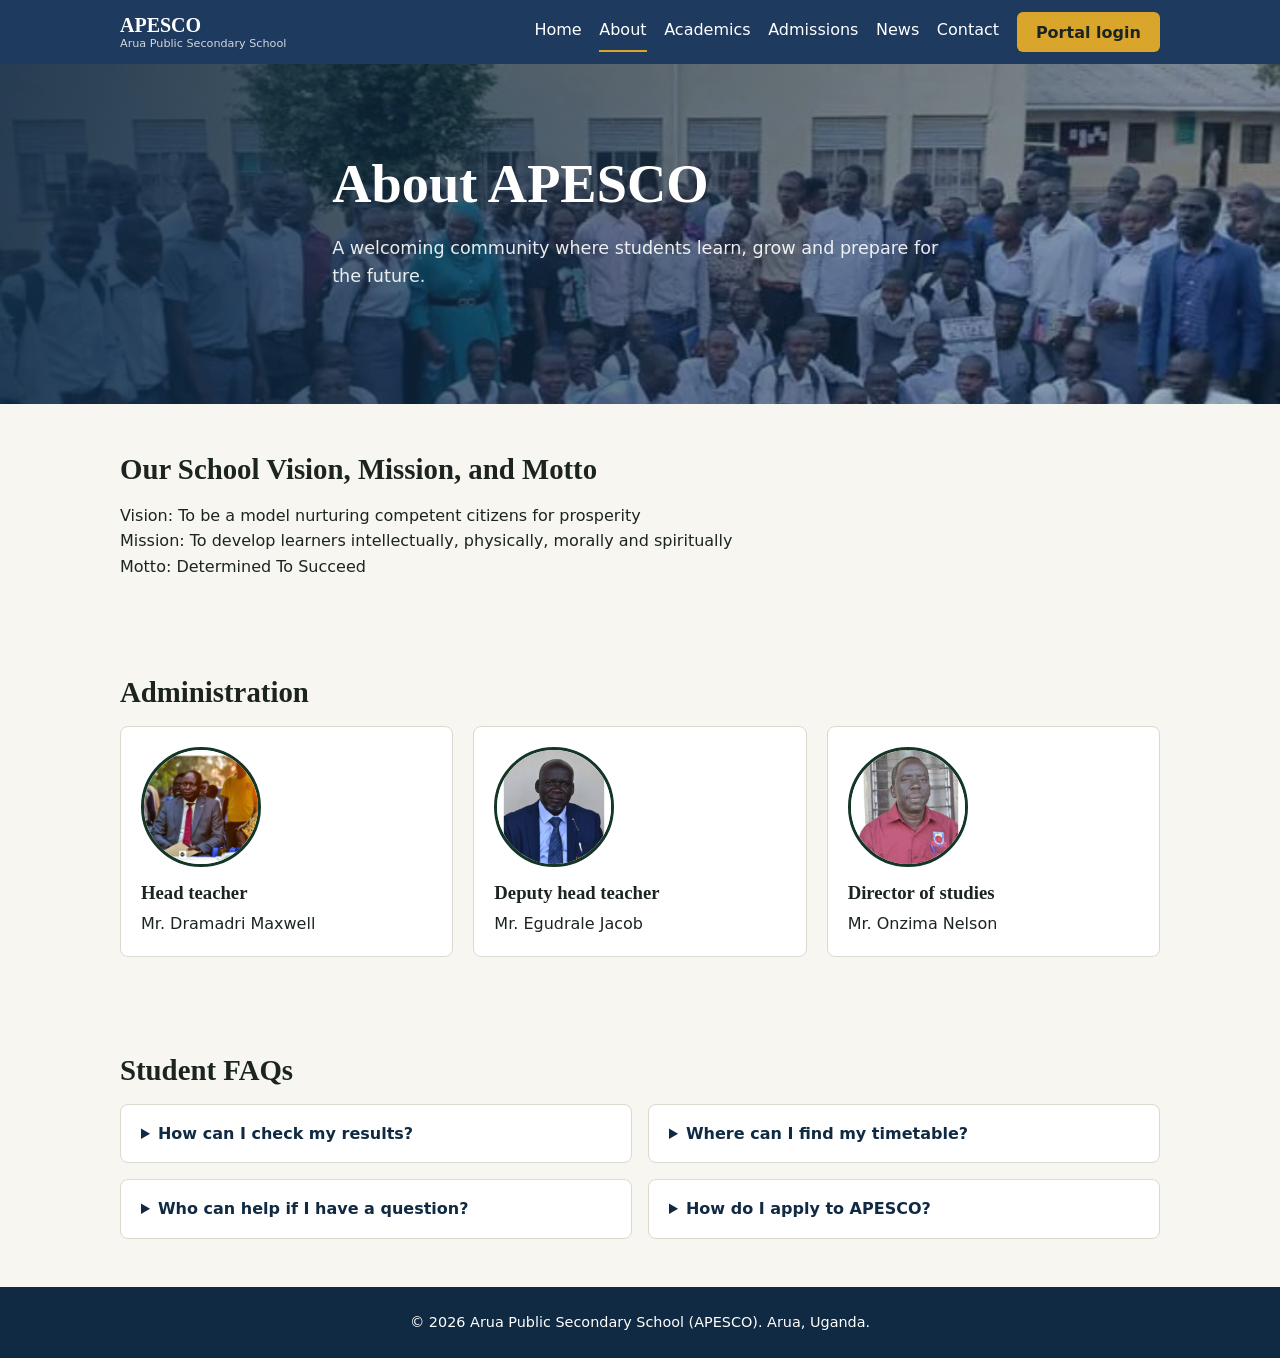
==== about.html @ d439ac5d "Add these files" ====
<!DOCTYPE html>
<html lang="en">
<head>
  <meta charset="UTF-8">
  <meta name="viewport" content="width=device-width, initial-scale=1">
  <title>About | APESCO</title>
  <link rel="stylesheet" href="styles.css">
</head>
<body>
<header>
  <div class="wrap">
    <a class="brand" href="index.html">APESCO<small>Arua Public Secondary School</small></a>
    <nav>
      <a href="index.html">Home</a>
      <a href="about.html" class="on">About</a>
      <a href="academics.html">Academics</a>
      <a href="admissions.html">Admissions</a>
      <a href="news.html">News</a>
      <a href="contact.html">Contact</a>
      <a class="btn" href="login.html">Portal login</a>
    </nav>
  </div>
</header>

<div class="hero about-hero">
  <div class="wrap">
    <h1>About APESCO</h1>
    <p>A welcoming community where students learn, grow and prepare for the future.</p>
  </div>
</div>
<main>
  <section>
    <div class="wrap">
      <h2>Our School Vision, Mission, and Motto</h2>
      <p>Vision: To be a model nurturing competent citizens for prosperity</p>
      <p>Mission: To develop learners intellectually, physically, morally and spiritually</p>
      <p>Motto: Determined To Succeed</p>
    </div>
  </section>
  <section>
    <div class="wrap">
      <h2>Administration</h2>
      <div class="grid staff-grid">
        <div class="card staff-card">
          <img class="staff-photo" src="H.jpeg" alt="Mr. Dramadri Maxwell">
          <h3>Head teacher</h3>
          <p>Mr. Dramadri Maxwell</p>
        </div>
        <div class="card staff-card">
          <img class="staff-photo" src="DH.jpeg" alt="Mr. Egudrale Jacob">
          <h3>Deputy head teacher</h3>
          <p>Mr. Egudrale Jacob</p>
        </div>
        <div class="card staff-card">
          <img class="staff-photo" src="D.jpeg" alt="Mr. Onzima Nelson">
          <h3>Director of studies</h3>
          <p>Mr. Onzima Nelson</p>
        </div>
      </div>
    </div>
  </section>
  <section>
    <div class="wrap">
      <h2>Student FAQs</h2>
      <div class="faq-grid">
        <details class="faq-item">
          <summary>How can I check my results?</summary>
          <p>Sign in to the student portal to view your marks and grades.</p>
        </details>
        <details class="faq-item">
          <summary>Where can I find my timetable?</summary>
          <p>Your current timetable is available on your student dashboard.</p>
        </details>
        <details class="faq-item">
          <summary>Who can help if I have a question?</summary>
          <p>Speak with your class teacher or visit the school administration office.</p>
        </details>
        <details class="faq-item">
          <summary>How do I apply to APESCO?</summary>
          <p>Visit the <a href="admissions.html">Admissions page</a> for application information.</p>
        </details>
      </div>
    </div>
  </section>
</main>

<footer>
  <div class="wrap">&copy; 2026 Arua Public Secondary School (APESCO). Arua, Uganda.</div>
</footer>
<script src="main.js"></script>
</body>
</html>
---- styles.css ----
:root {
  --g: #1e3a5f;
  --g2: #102a43;
  --y: #d9a62b;
  --ink: #1c2420;
  --bg: #f7f6f1;
  --ln: #dcd9cd;
}

* {
  box-sizing: border-box;
  margin: 0;
  padding: 0;
}

body {
  font: 16px/1.6 system-ui, sans-serif;
  color: var(--ink);
  background: var(--bg);
}

h1,
h2,
h3 {
  font-family: Georgia, serif;
  line-height: 1.2;
}

a {
  color: var(--g);
}

:focus-visible {
  outline: 3px solid var(--y);
  outline-offset: 2px;
}

.wrap {
  max-width: 1080px;
  margin: 0 auto;
  padding: 0 1.25rem;
}

/* Header and navigation */
header {
  background: var(--g);
  color: #fff;
}

header .wrap {
  display: flex;
  align-items: center;
  justify-content: space-between;
  gap: 1rem;
  min-height: 64px;
  flex-wrap: wrap;
  padding-top: .5rem;
  padding-bottom: .5rem;
}

.brand {
  color: #fff;
  text-decoration: none;
  font: 700 1.25rem Georgia, serif;
}

.brand small {
  display: block;
  font: .7rem system-ui;
  opacity: .8;
}

nav {
  display: flex;
  gap: 1.1rem;
  flex-wrap: wrap;
}

nav a {
  color: #fff;
  text-decoration: none;
  padding: .3rem 0;
  border-bottom: 2px solid transparent;
}

nav a:hover,
nav a.on {
  border-color: var(--y);
}

.menu-toggle {
  display: flex;
  width: 2.75rem;
  height: 2.75rem;
  align-items: center;
  justify-content: center;
  flex-direction: column;
  gap: 5px;
  border: 1px solid rgb(255 255 255 / 55%);
  border-radius: 6px;
  background: transparent;
  color: #fff;
  cursor: pointer;
}

.menu-toggle span {
  display: block;
  width: 1.2rem;
  height: 2px;
  border-radius: 2px;
  background: currentColor;
}

.home-header .home-nav {
  display: none;
  width: 100%;
  flex: 1 0 100%;
  flex-direction: column;
  gap: .4rem;
  padding: .5rem 0;
}

.home-header .home-nav.is-open {
  display: flex;
}

.home-header .home-nav a {
  padding: .5rem .25rem;
}

.btn {
  display: inline-block;
  background: var(--y);
  color: var(--ink);
  padding: .65rem 1.2rem;
  border: 0;
  border-radius: 6px;
  font: 600 1rem system-ui;
  text-decoration: none;
  cursor: pointer;
}

/* Page sections */
.hero {
  background: var(--g2);
  color: #fff;
  padding: 4.5rem 0;
}

.home-hero {
  display: flex;
  min-height: 430px;
  align-items: center;
  background:
    linear-gradient(90deg, rgb(16 42 67 / 88%), rgb(16 42 67 / 35%)),
    url("P.jpeg") center 40% / cover;
}

.home-hero h1 {
  max-width: 24ch;
}

.about-hero {
  display: flex;
  min-height: 340px;
  align-items: center;
  background:
    linear-gradient(90deg, rgb(16 42 67 / 88%), rgb(16 42 67 / 35%)),
    url("E.jpeg") center 35% / cover;
}

.about-hero p {
  max-width: 42ch;
  margin-top: 1rem;
  font-size: 1.1rem;
}

.academics-hero {
  display: flex;
  min-height: 340px;
  align-items: center;
  background:
    linear-gradient(90deg, rgb(16 42 67 / 88%), rgb(16 42 67 / 35%)),
    url("L.jpeg") center 40% / cover;
}

.news-hero {
  display: flex;
  min-height: 360px;
  align-items: center;
  background:
    linear-gradient(90deg, rgb(16 42 67 / 88%), rgb(16 42 67 / 40%)),
    url("C.jpeg") center 48% / cover;
}

.news-hero .section-label {
  margin: 0 0 .75rem;
  color: var(--y);
  opacity: 1;
}

.news-hero h1 {
  max-width: 20ch;
}

.news-hero .wrap > p:not(.section-label) {
  max-width: 48ch;
  font-size: 1.1rem;
}

.admissions-hero {
  padding: 3rem 0;
  background:
    radial-gradient(ellipse at top right, rgb(217 166 43 / 18%), transparent 42%),
    var(--g2);
}

.admissions-hero .wrap {
  display: grid;
  grid-template-columns: minmax(0, 1.15fr) minmax(260px, .85fr);
  align-items: center;
  gap: 3rem;
}

.admissions-hero-copy .section-label {
  margin: 0 0 .75rem;
  color: var(--y);
  opacity: 1;
}

.admissions-hero h1 {
  max-width: 13ch;
}

.admissions-hero-copy > p:not(.section-label) {
  max-width: 42ch;
}

.admissions-hero-copy .btn {
  margin-top: .25rem;
}

.admissions-hero-visual {
  position: relative;
  width: min(100%, 360px);
  aspect-ratio: 1;
  justify-self: center;
  border: 4px solid rgb(255 255 255 / 15%);
  border-radius: 50%;
  overflow: hidden;
  box-shadow: 0 14px 36px rgb(0 0 0 / 22%);
}

.admissions-hero-visual::after {
  position: absolute;
  inset: auto 0 0;
  height: 42%;
  background: linear-gradient(transparent, rgb(16 42 67 / 92%));
  content: "";
}

.admissions-hero-photo {
  display: block;
  width: 100%;
  height: 100%;
  object-fit: cover;
  object-position: center 28%;
}

.admissions-hero-caption {
  position: absolute;
  z-index: 1;
  right: .75rem;
  bottom: 1.25rem;
  left: .75rem;
  color: #fff;
  font-size: clamp(.8rem, 2vw, 1.05rem);
  font-weight: 700;
  text-align: center;
  text-shadow: 0 1px 3px rgb(0 0 0 / 55%);
}

.hero h1 {
  max-width: 18ch;
  font-size: clamp(2rem, 5vw, 3.4rem);
}

.hero p {
  max-width: 55ch;
  margin: 1rem 0 1.6rem;
  opacity: .9;
}

section {
  padding: 3rem 0;
}

section h2 {
  margin-bottom: 1rem;
  font-size: 1.8rem;
}

.grid {
  display: grid;
  grid-template-columns: repeat(auto-fit, minmax(230px, 1fr));
  gap: 1.25rem;
}

.card {
  background: #fff;
  border: 1px solid var(--ln);
  border-radius: 8px;
  padding: 1.25rem;
}

.card h3 {
  margin-bottom: .4rem;
}

.staff-card {
  overflow: hidden;
}

.staff-photo {
  display: block;
  width: 100%;
  height: 260px;
  margin-bottom: 1rem;
  border-radius: 6px;
  object-fit: cover;
  object-position: center 30%;
}

.faq-grid {
  display: grid;
  grid-template-columns: repeat(2, minmax(0, 1fr));
  gap: 1rem;
}

.faq-item {
  padding: 1rem 1.25rem;
  background: #fff;
  border: 1px solid var(--ln);
  border-radius: 8px;
}

.faq-item summary {
  color: var(--g2);
  font-weight: 700;
  cursor: pointer;
}

.faq-item p {
  margin-top: .75rem;
}

/* Forms */
.admissions-section {
  background: #f0f3f7;
}

.admissions-heading {
  max-width: 620px;
  margin: 0 auto 2rem;
  text-align: center;
}

.admissions-heading h2 {
  margin-bottom: .5rem;
}

.section-label {
  margin-bottom: .5rem;
  color: var(--g);
  font-size: .8rem;
  font-weight: 700;
  letter-spacing: .12em;
}

.admissions-layout {
  display: grid;
  grid-template-columns: minmax(0, 1.4fr) minmax(270px, .8fr);
  align-items: start;
  gap: 1.25rem;
}

.application-steps {
  display: grid;
  grid-template-columns: repeat(2, minmax(0, 1fr));
  gap: 1rem;
  list-style: none;
}

.application-step {
  min-height: 180px;
  padding: 1.25rem;
  background: #fff;
  border: 1px solid var(--ln);
  border-top: 3px solid var(--y);
  border-radius: 8px;
  box-shadow: 0 8px 20px rgb(16 42 67 / 6%);
}

.step-number {
  display: inline-grid;
  width: 2.5rem;
  height: 2.5rem;
  margin-bottom: .75rem;
  place-items: center;
  border-radius: 50%;
  background: var(--g2);
  color: #fff;
  font-weight: 700;
}

.application-step h3,
.application-demo-card h3,
.application-note h3 {
  margin-bottom: .5rem;
}

.admissions-aside {
  display: grid;
  gap: 1rem;
}

.application-note,
.application-demo-card {
  padding: 1.25rem;
  border-radius: 8px;
}

.application-note {
  background: var(--g2);
  color: #fff;
}

.application-note .btn {
  margin-top: 1rem;
}

.application-demo-card {
  background: #fff;
  border: 1px solid var(--ln);
}

.application-demo {
  max-width: none;
  margin-top: 1rem;
}

.application-demo .btn {
  justify-self: start;
}

.news-section {
  background: #f0f3f7;
}

.news-heading {
  margin-bottom: 1.5rem;
}

.news-heading .section-label {
  margin-bottom: .35rem;
}

.news-heading h2 {
  margin-bottom: .5rem;
}

.news-grid {
  grid-template-columns: repeat(auto-fit, minmax(240px, 1fr));
}

.news-card {
  border-top: 3px solid var(--y);
  box-shadow: 0 8px 20px rgb(16 42 67 / 6%);
}

.news-category {
  margin-bottom: .55rem;
  color: var(--g);
  font-size: .78rem;
  font-weight: 700;
  letter-spacing: .08em;
  text-transform: uppercase;
}

.news-card h3 {
  margin-bottom: .5rem;
  font-size: 1.25rem;
}

.news-link {
  display: inline-block;
  margin-top: .75rem;
  font-weight: 700;
}

.contact-links {
  display: grid;
  grid-template-columns: repeat(auto-fit, minmax(210px, 1fr));
  gap: 1.25rem;
  margin: 1.25rem 0 2rem;
}

.contact-link {
  display: flex;
  align-items: center;
  min-width: 0;
  gap: .85rem;
  padding: .5rem 0;
  color: var(--g2);
  text-decoration: none;
}

.contact-link:hover {
  color: var(--g);
}

.contact-icon {
  display: grid;
  width: 3rem;
  height: 3rem;
  flex: 0 0 3rem;
  place-items: center;
  border-radius: 50%;
  background: #e9eef5;
  color: var(--g2);
}

.contact-icon svg {
  width: 1.4rem;
  height: 1.4rem;
}

.contact-link-text {
  display: grid;
  min-width: 0;
  gap: .15rem;
}

.contact-link-text > span {
  font-size: .9rem;
  color: var(--g);
}

.contact-link-text strong {
  overflow-wrap: anywhere;
}

.notices-section {
  background: #f0f3f7;
}

.notices-heading {
  margin-bottom: 1.5rem;
}

.notices-heading .section-label {
  margin-bottom: .35rem;
}

.notices-heading h2 {
  margin-bottom: .5rem;
}

.notices {
  display: grid;
  grid-template-columns: repeat(auto-fit, minmax(230px, 1fr));
  gap: 1rem;
  list-style: none;
}

.notices li {
  padding: 1.25rem;
  border: 1px solid var(--ln);
  border-left: 4px solid var(--y);
  border-radius: 8px;
  background: #fff;
  box-shadow: 0 8px 20px rgb(16 42 67 / 6%);
}

.notices li b {
  display: block;
  width: fit-content;
  margin-bottom: .75rem;
  padding: .2rem .55rem;
  border-radius: 999px;
  background: #e9eef5;
  color: var(--g2);
  font-size: .82rem;
}

form {
  display: grid;
  gap: .9rem;
  max-width: 480px;
}

label {
  display: grid;
  gap: .25rem;
  font-weight: 600;
}

input,
select,
textarea {
  padding: .6rem;
  border: 1px solid #aaa;
  border-radius: 6px;
  font: inherit;
}

footer {
  background: var(--g2);
  color: #fff;
  padding: 1.5rem 0;
  font-size: .9rem;
}

.login {
  max-width: 420px;
  margin: 4rem auto;
}

.login-layout {
  display: grid;
  grid-template-columns: 1.1fr minmax(320px, .9fr);
  align-items: center;
  gap: 2rem;
  max-width: 1100px;
  min-height: 100vh;
  margin: 0 auto;
  padding: 2rem 1.25rem;
}

.login-photo {
  position: relative;
  min-height: 540px;
  overflow: hidden;
  border-radius: 8px;
  background: var(--g2);
}

.login-photo::after {
  position: absolute;
  inset: 0;
  background: linear-gradient(180deg, transparent 40%, rgb(16 42 67 / 85%));
  content: "";
}

.login-photo-image {
  width: 100%;
  height: 100%;
  position: absolute;
  inset: 0;
  object-fit: cover;
}

.login-brand {
  position: absolute;
  z-index: 1;
  right: 1.5rem;
  bottom: 1.5rem;
  left: 1.5rem;
  display: flex;
  align-items: center;
  gap: 1rem;
  color: #fff;
}

.login-brand img {
  width: 4.5rem;
  height: 4.5rem;
  border-radius: 6px;
  object-fit: contain;
  background: #fff;
}

.login-brand h1 {
  font-size: 1.8rem;
}

.login-layout .login {
  max-width: none;
  margin: 0;
  padding: 2rem;
}

.login-layout .login h2 {
  margin-bottom: 1.25rem;
}

.login-layout .login > p {
  margin-top: 1.25rem;
}

/* Dashboard layout */
.app {
  display: grid;
  grid-template-columns: 200px minmax(0, 1fr);
  min-height: 100vh;
}

.side {
  background: var(--g2);
  color: #fff;
  padding: 1.5rem 1.25rem;
}

.side h2 {
  margin-bottom: 1rem;
  font-size: 1.2rem;
}

.side a {
  display: block;
  color: #fff;
  text-decoration: none;
  padding: .65rem .75rem;
  border-radius: 6px;
  margin-bottom: .25rem;
}

.side a:hover {
  background: rgb(255 255 255 / 8%);
}

.main {
  width: 100%;
  max-width: 1040px;
  margin: 0 auto;
  padding: 2rem 2.5rem 3rem;
}

.top {
  display: flex;
  justify-content: space-between;
  align-items: center;
  gap: 1rem;
  flex-wrap: wrap;
  margin-bottom: 1.25rem;
  padding-bottom: 1.25rem;
  border-bottom: 1px solid var(--ln);
}

.stats {
  display: grid;
  grid-template-columns: repeat(3, minmax(0, 1fr));
  gap: 1rem;
  margin-bottom: 1.25rem;
}

.stat b {
  display: block;
  font: 700 1.8rem Georgia, serif;
}

.main h2 {
  margin: 0 0 .75rem;
}

.main section {
  padding: 1.25rem;
  margin-top: 1.25rem;
  background: #fff;
  border: 1px solid var(--ln);
  border-radius: 8px;
}

.tw {
  overflow-x: auto;
}

table {
  width: 100%;
  border-collapse: collapse;
  background: #fff;
}

th,
td {
  padding: .6rem .8rem;
  border-bottom: 1px solid var(--ln);
  text-align: left;
}

th {
  background: #ece9dd;
}

td input {
  width: 5rem;
}

/* Responsive adjustments */
@media (max-width: 720px) {
  .admissions-hero {
    padding: 2.5rem 0;
  }

  .admissions-hero .wrap {
    grid-template-columns: 1fr;
    gap: 1.5rem;
  }

  .admissions-hero-visual {
    width: min(100%, 260px);
  }

  .home-hero {
    min-height: 340px;
  }

  .about-hero {
    min-height: 280px;
  }

  .news-hero {
    min-height: 300px;
  }

  .academics-hero {
    min-height: 280px;
  }

  .faq-grid {
    grid-template-columns: 1fr;
  }

  .admissions-layout,
  .application-steps {
    grid-template-columns: 1fr;
  }

  .app {
    grid-template-columns: 1fr;
  }

  .side {
    display: grid;
    grid-template-columns: repeat(2, minmax(0, 1fr));
    gap: .25rem;
  }

  .side h2 {
    grid-column: 1 / -1;
  }

  .main {
    padding: 1.25rem 1rem 2rem;
  }

  .top {
    align-items: flex-start;
  }

  .top > div {
    width: 100%;
  }

  .stats {
    grid-template-columns: 1fr;
  }

  .login-layout {
    grid-template-columns: 1fr;
    gap: 1rem;
    min-height: auto;
    padding: 1rem;
  }

  .login-photo {
    min-height: 260px;
  }
}

@media (prefers-reduced-motion: reduce) {
  * {
    scroll-behavior: auto;
  }
}

footer {
  text-align: center; 
}

.admin-card {
  border: 1px solid#ddd;
  border-radius: 10px;
  padding: 20px;
  text-align: center;
  background-color: #fff;
}

.staff-photo {
  width: 120px;
  height: 120px;
  border-radius: 50%;
  object-fit: cover;
  margin-bottom: 15px;
  border: 3px solid #143626;
}
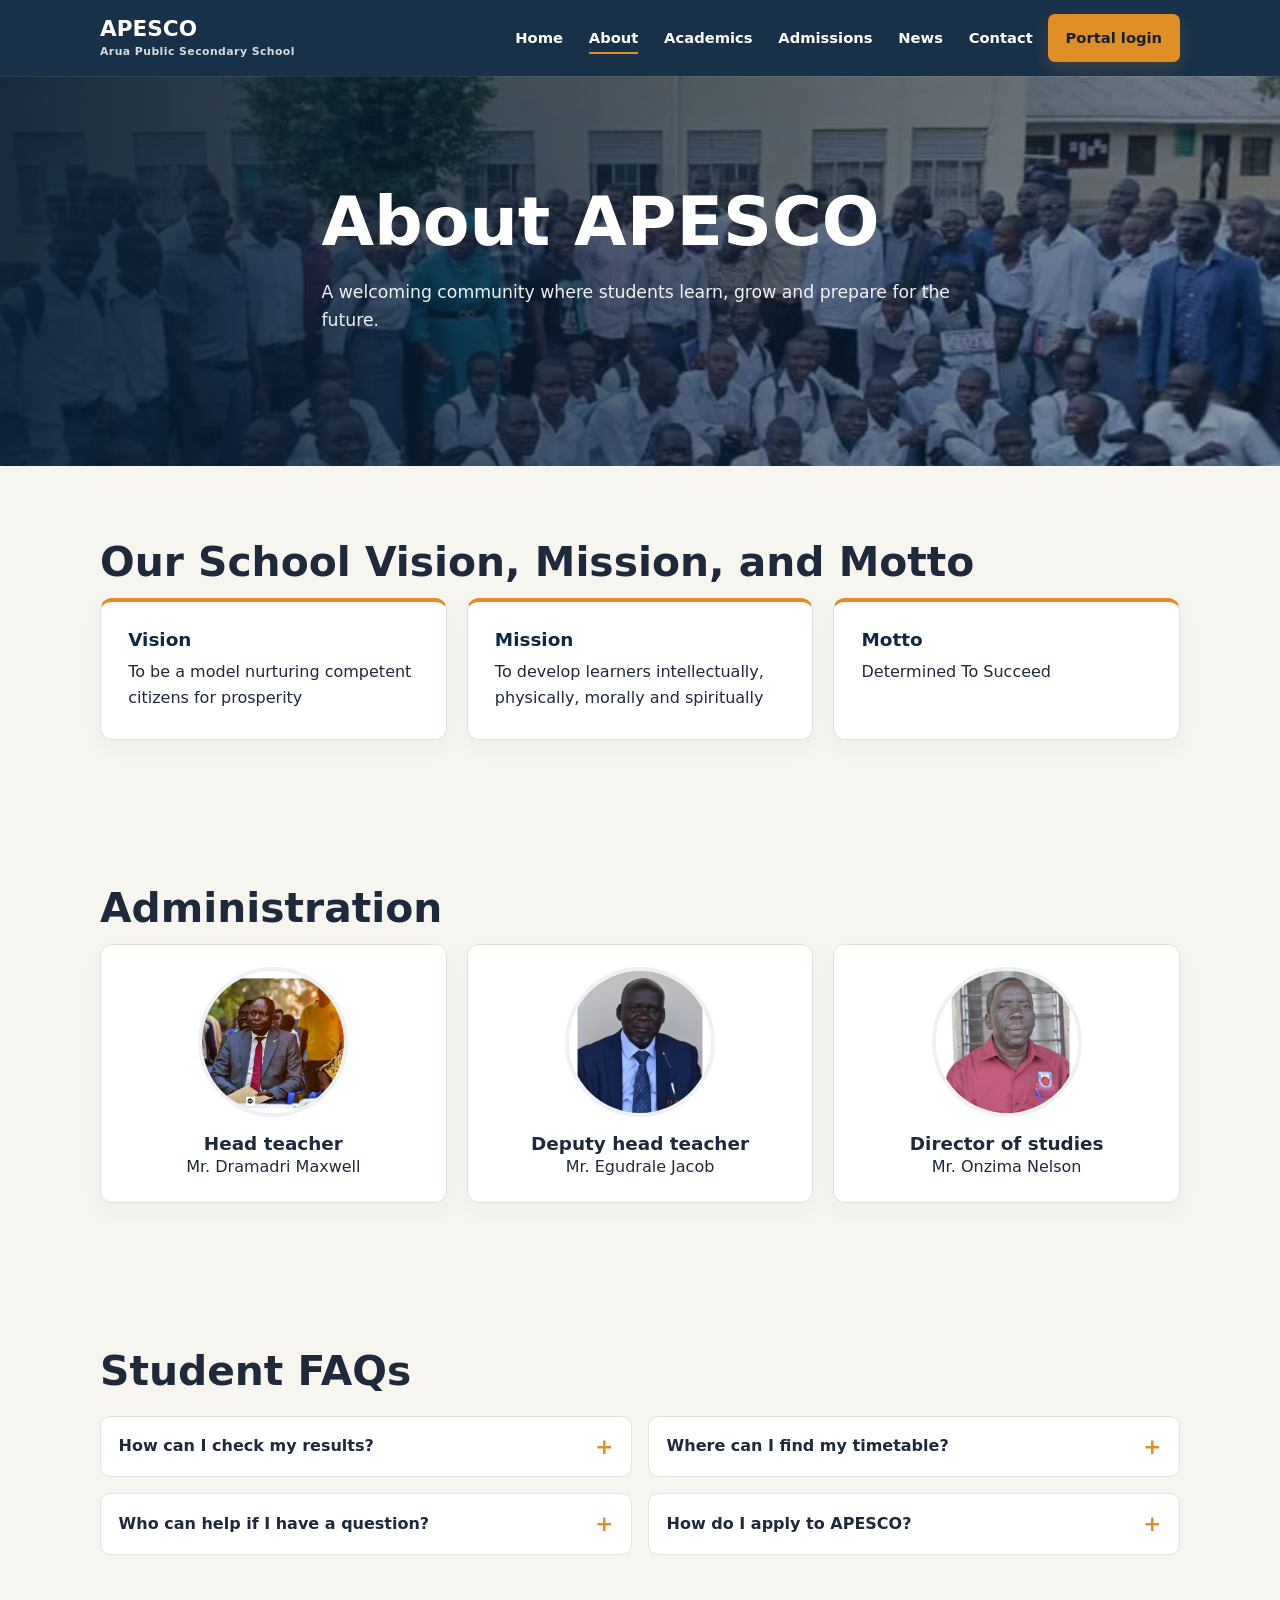
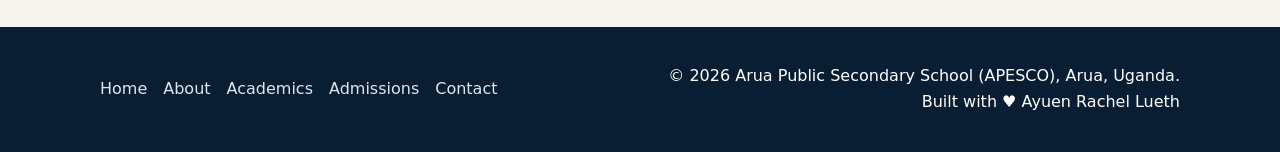
==== commit b67a236d: "Add interactive updates, API weather, and dynamic notices" ====
--- a/about.html
+++ b/about.html
@@ -32,9 +32,11 @@
   <section>
     <div class="wrap">
       <h2>Our School Vision, Mission, and Motto</h2>
-      <p>Vision: To be a model nurturing competent citizens for prosperity</p>
-      <p>Mission: To develop learners intellectually, physically, morally and spiritually</p>
-      <p>Motto: Determined To Succeed</p>
+      <div class="value-grid">
+        <article class="card value-card"><h3>Vision</h3><p>To be a model nurturing competent citizens for prosperity</p></article>
+        <article class="card value-card"><h3>Mission</h3><p>To develop learners intellectually, physically, morally and spiritually</p></article>
+        <article class="card value-card"><h3>Motto</h3><p>Determined To Succeed</p></article>
+      </div>
     </div>
   </section>
   <section>
@@ -87,6 +89,6 @@
 <footer>
   <div class="wrap">&copy; 2026 Arua Public Secondary School (APESCO). Arua, Uganda.</div>
 </footer>
-<script src="main.js"></script>
+<script src="app.js"></script>
 </body>
 </html>
--- a/styles.css
+++ b/styles.css
@@ -1,906 +1,192 @@
 :root {
-  --g: #1e3a5f;
-  --g2: #102a43;
-  --y: #d9a62b;
-  --ink: #1c2420;
-  --bg: #f7f6f1;
-  --ln: #dcd9cd;
+  --navy:#0f2942;
+  --navy-2:#091e32;
+  --gold:#e08e26;
+  --gold-hover:#c97b1a;
+  --cream:#f7f5f0;
+  --white:#fff;
+  --border:#e5e1d8;
+  --ink:#1e293b;
+  --slate:#475569;
+  --shadow:0 14px 35px rgba(15,41,66,.10);
 }
 
-* {
-  box-sizing: border-box;
-  margin: 0;
-  padding: 0;
+*{box-sizing:border-box;margin:0;padding:0}
+html{scroll-behavior:smooth}
+body{font:16px/1.65 "Inter","Segoe UI",system-ui,sans-serif;color:var(--ink);background:var(--cream)}
+img{max-width:100%}
+a{color:var(--navy)}
+button,input,select,textarea{font:inherit}
+:focus-visible{outline:3px solid var(--gold);outline-offset:3px}
+h1,h2,h3{line-height:1.18}
+h1{font-size:clamp(2.25rem,6vw,4.25rem)}
+h2{font-size:clamp(1.75rem,4vw,2.55rem)}
+h3{font-size:1.15rem}
+.wrap{max-width:1120px;margin:auto;padding-inline:1.25rem}
+.section-label,.eyebrow{color:var(--gold);font-size:.78rem;font-weight:800;letter-spacing:.16em;text-transform:uppercase}
+
+.site-header{position:sticky;top:0;z-index:50;background:rgba(15,41,66,.96);color:#fff;box-shadow:0 1px 0 rgba(255,255,255,.08);backdrop-filter:blur(14px)}
+.site-header .wrap{display:flex;min-height:76px;align-items:center;justify-content:space-between;gap:1rem}
+.brand{display:inline-flex;flex-direction:column;color:#fff;text-decoration:none;font-size:1.35rem;font-weight:850;line-height:1.05}
+.brand small{margin-top:.35rem;font-size:.68rem;font-weight:700;letter-spacing:.04em;opacity:.82}
+.site-nav{display:flex;align-items:center;gap:.25rem}
+.site-nav a{position:relative;color:#fff;text-decoration:none;padding:.65rem .68rem;font-weight:650;font-size:.92rem}
+.site-nav a:not(.btn)::after{position:absolute;right:.68rem;bottom:.38rem;left:.68rem;height:2px;background:var(--gold);content:"";transform:scaleX(0);transition:.2s}
+.site-nav a:hover::after,.site-nav a.on::after{transform:scaleX(1)}
+.btn,.site-nav .btn{display:inline-flex;align-items:center;justify-content:center;border:0;border-radius:7px;background:var(--gold);color:#162130!important;text-decoration:none;padding:.72rem 1.12rem;font-weight:800;cursor:pointer;box-shadow:0 7px 18px rgba(224,142,38,.18);transition:.18s}
+.btn:hover,.site-nav .btn:hover{background:var(--gold-hover);transform:translateY(-1px)}
+.menu-toggle{display:none;width:44px;height:44px;border:1px solid rgba(255,255,255,.25);border-radius:8px;background:transparent;color:#fff;cursor:pointer}
+.menu-toggle span{display:block;width:20px;height:2px;margin:5px auto;background:currentColor;transition:.2s}
+.menu-backdrop{display:none}
+
+.hero{position:relative;min-height:390px;display:flex;align-items:center;overflow:hidden;background:var(--navy);color:#fff;padding:4.5rem 0}
+.hero::after{position:absolute;inset:0;background:linear-gradient(90deg,rgba(9,30,50,.92),rgba(9,30,50,.42));content:""}
+.hero>.wrap{position:relative;z-index:1}
+.hero p{max-width:58ch;margin:1rem 0 1.6rem;font-size:1.08rem;opacity:.92}
+.home-hero{min-height:520px;background:url("P.jpeg") center 42%/cover}
+.about-hero{background:url("E.jpeg") center 38%/cover}
+.academics-hero{min-height:360px;text-align:center;background:url("L.jpeg") center 42%/cover}
+.academics-hero>.wrap{width:100%;text-align:center}
+.news-hero{background:url("C.jpeg") center 48%/cover}
+.admissions-hero{background:var(--navy);min-height:470px;padding:3.5rem 0}
+.admissions-hero::after{background:radial-gradient(circle at 85% 20%,rgba(224,142,38,.18),transparent 38%)}
+.admissions-hero .wrap{display:grid;grid-template-columns:1.15fr .85fr;align-items:center;gap:3rem}
+.admissions-hero h1{max-width:12ch}
+.admissions-hero-visual{position:relative;width:min(340px,100%);aspect-ratio:1;margin:auto;border:5px solid rgba(255,255,255,.12);border-radius:50%;overflow:hidden;box-shadow:var(--shadow)}
+.admissions-hero-photo{width:100%;height:100%;object-fit:cover}
+.admissions-hero-caption{position:absolute;z-index:2;right:0;bottom:0;left:0;padding:1.8rem .8rem .8rem;background:linear-gradient(transparent,var(--navy));text-align:center;font-weight:800}
+
+main section{padding:4.5rem 0}
+main section h2{margin-bottom:.75rem}
+main section>p{color:var(--slate)}
+.grid{display:grid;grid-template-columns:repeat(3,minmax(0,1fr));gap:1.25rem}
+.card{background:#fff;border:1px solid var(--border);border-radius:12px;padding:1.35rem;box-shadow:0 8px 22px rgba(15,41,66,.04)}
+.offer-card{min-height:210px;text-decoration:none;color:var(--ink);transition:.22s}
+.offer-card h3{font-size:1.35rem;margin-bottom:.6rem}
+.offer-card:hover,.offer-card:focus-visible{transform:translateY(-6px);box-shadow:var(--shadow);border-color:rgba(224,142,38,.55)}
+.card-link{display:inline-block;margin-top:1rem;color:var(--navy);font-weight:800}
+
+.value-grid{display:grid;grid-template-columns:repeat(3,1fr);gap:1.25rem}
+.value-card{border-top:4px solid var(--gold);padding:1.7rem}
+.value-card h3{color:var(--navy);margin-bottom:.5rem}
+.staff-card{text-align:center}
+.staff-photo{width:150px;height:150px;margin:0 auto 1rem;display:block;border:4px solid #eef0f3;border-radius:50%;object-fit:cover}
+.faq-grid{display:grid;grid-template-columns:1fr 1fr;gap:1rem;margin-top:1.25rem}
+.faq-item{border:1px solid var(--border);border-radius:10px;background:#fff;padding:.75rem 1.1rem}
+.faq-item summary{display:flex;justify-content:space-between;align-items:center;cursor:pointer;font-weight:800;list-style:none}
+.faq-item summary::-webkit-details-marker{display:none}
+.faq-item summary::after{content:"+";color:var(--gold);font-size:1.35rem;transition:.2s}
+.faq-item[open] summary::after{transform:rotate(45deg)}
+.faq-item p{margin-top:.75rem;color:var(--slate)}
+
+.programme-card{cursor:pointer}
+.programme-preview{max-height:0;overflow:hidden;color:var(--slate);transition:max-height .35s ease}
+.programme-card.is-open .programme-preview{max-height:180px;margin-top:.85rem}
+.programme-toggle{margin-top:1rem;border:0;background:transparent;color:var(--navy);font-weight:800;cursor:pointer}
+
+.admissions-section{background:#eff2f5}
+.admissions-heading{text-align:center;max-width:650px;margin:0 auto 2rem}
+.admissions-layout{display:grid;grid-template-columns:1.4fr .8fr;gap:1.25rem}
+.application-steps{display:grid;grid-template-columns:1fr 1fr;gap:1rem;list-style:none}
+.application-step{background:#fff;border:1px solid var(--border);border-top:4px solid var(--gold);border-radius:10px;padding:1.35rem;box-shadow:0 8px 22px rgba(15,41,66,.05)}
+.step-number{display:grid;width:44px;height:44px;margin-bottom:.75rem;place-items:center;border-radius:50%;background:var(--navy);color:#fff;font-weight:850}
+.admissions-aside{display:grid;gap:1rem}
+.application-note,.application-demo-card{border-radius:12px;padding:1.35rem}
+.application-note{background:var(--navy);color:#fff}
+.application-note .btn{margin-top:1rem}
+.application-demo-card{background:#fff;border:1px solid var(--border)}
+.application-demo-card>p{color:var(--slate);font-size:.9rem}
+.preview-summary,.confirmation-banner,.toast{margin-top:1rem;border-left:4px solid var(--gold);border-radius:8px;background:#fff8e8;padding:.9rem}
+
+form{display:grid;gap:.85rem}
+label{display:grid;gap:.35rem;font-weight:750}
+input,select,textarea{width:100%;border:1px solid #cbd1d8;border-radius:7px;background:#fff;padding:.72rem .8rem;color:var(--ink)}
+.field-error{border-color:#b42318!important}
+.form-error{color:#a21d17;font-size:.88rem}
+
+.news-section{background:#eff2f5}
+.filter-pills{display:flex;flex-wrap:wrap;gap:.5rem;margin:1.25rem 0}
+.filter-pill{border:1px solid var(--border);border-radius:999px;background:#fff;padding:.55rem .85rem;color:var(--slate);cursor:pointer;font-weight:750}
+.filter-pill.active{border-color:var(--navy);background:var(--navy);color:#fff}
+.news-grid{grid-template-columns:repeat(4,minmax(0,1fr))}
+.news-card{border-top:4px solid var(--gold);transition:.22s}
+.news-card.hidden{display:none}
+.news-category{text-transform:uppercase;color:var(--navy);font-size:.72rem;font-weight:850;letter-spacing:.1em;margin-bottom:.6rem}
+.news-card h3{margin-bottom:.5rem}
+.news-link{display:inline-block;margin-top:.8rem;font-weight:800}
+
+.contact-links{display:grid;grid-template-columns:repeat(3,1fr);gap:1rem;margin:1.5rem 0 2.25rem}
+.contact-link{display:flex;align-items:center;gap:.8rem;padding:1rem;border:1px solid var(--border);border-radius:10px;background:#fff;text-decoration:none}
+.contact-icon{display:grid;width:46px;height:46px;flex:none;place-items:center;border-radius:50%;background:#edf1f5;color:var(--navy)}
+.contact-icon svg{width:20px;height:20px}
+.contact-link-text{display:grid;min-width:0}
+.contact-link-text strong{overflow-wrap:anywhere}
+.contact-layout{display:grid;grid-template-columns:.8fr 1.2fr;gap:2.5rem}
+.contact-layout form{max-width:none}
+.character-count{text-align:right;color:var(--slate);font-size:.82rem}
+
+.notices-section{background:#eff2f5}
+.notice-toolbar{display:grid;grid-template-columns:minmax(220px,1fr) auto auto;gap:.75rem;align-items:end;margin:1.25rem 0}
+.search-box{position:relative}
+.search-box input{padding-right:2.5rem}
+.clear-search{position:absolute;right:.5rem;bottom:.52rem;width:32px;height:32px;border:0;border-radius:50%;background:transparent;color:var(--slate);cursor:pointer}
+.notice-count{align-self:center;color:var(--slate)}
+.notices{display:grid;grid-template-columns:repeat(2,1fr);gap:1rem;list-style:none}
+.notices li{padding:1.25rem;border:1px solid var(--border);border-left:4px solid var(--gold);border-radius:10px;background:#fff}
+.notices li b{display:block;color:var(--navy);margin-bottom:.4rem}
+.notice-empty{text-align:center;padding:2rem;border:1px dashed #bbb;border-radius:10px;background:#fff}
+
+.back-to-top{position:fixed;z-index:40;right:1.25rem;bottom:1.25rem;width:46px;height:46px;border:0;border-radius:50%;background:var(--navy);color:#fff;box-shadow:var(--shadow);cursor:pointer;opacity:0;transform:translateY(12px);pointer-events:none;transition:.2s}
+.weather-badge{width:max-content;border:1px solid rgba(255,255,255,.28);border-radius:999px;background:rgba(9,30,50,.78);padding:.45rem .8rem;margin-top:1.2rem;font-size:.88rem;backdrop-filter:blur(8px)}
+.location-helper{margin-top:1.25rem}.location-helper .btn{margin-right:.75rem}.location-helper p{margin-top:.65rem}
+.recent-message-list{display:grid;gap:.7rem;margin-top:.7rem;list-style:none}.recent-message-list li{border:1px solid var(--border);border-radius:8px;background:#fff;padding:.75rem}.admission-demos{margin-top:1rem}
+.portal-spinner{display:inline-block;animation:spin .8s linear infinite;font-size:1.5rem}@keyframes spin{to{transform:rotate(360deg)}}#portal-feed ul{display:grid;gap:.65rem;margin-top:.75rem;list-style:none}#portal-feed li{border-bottom:1px solid var(--border);padding:.5rem 0}
+.admin-actions{display:flex;flex-wrap:wrap;gap:.7rem}.btn.btn-secondary{background:#e8edf2;color:var(--navy)!important;box-shadow:none}.published-notices{margin-top:1.25rem}.published-notices ul{display:grid;gap:.7rem;list-style:none;margin-top:.7rem}.published-notices li{padding:.75rem;border:1px solid var(--border);border-radius:8px}.published-notices li p{margin-top:.25rem;color:var(--slate)}.form-feedback{color:var(--navy);font-weight:700}
+.back-to-top.visible{opacity:1;transform:none;pointer-events:auto}
+.reveal{opacity:0;transform:translateY(18px);transition:.55s ease}
+.reveal.visible{opacity:1;transform:none}
+
+footer{background:var(--navy-2);color:#fff;padding:2.25rem 0}
+footer .wrap{display:flex;justify-content:space-between;align-items:center;gap:1.5rem}
+.footer-links{display:flex;gap:1rem;flex-wrap:wrap}
+.footer-links a{color:#dfe6ed;text-decoration:none}
+.footer-credit{text-align:right}
+
+.login-layout{display:grid;grid-template-columns:1.1fr .9fr;max-width:1180px;min-height:100vh;margin:auto;padding:2rem;align-items:center;gap:2rem}
+.login-photo{position:relative;min-height:620px;border-radius:16px;overflow:hidden;background:var(--navy);box-shadow:var(--shadow)}
+.login-photo::after{position:absolute;inset:0;background:linear-gradient(transparent 45%,rgba(9,30,50,.94));content:""}
+.login-photo-image{position:absolute;width:100%;height:100%;object-fit:cover}
+.login-brand{position:absolute;z-index:2;right:1.5rem;bottom:1.5rem;left:1.5rem;display:flex;align-items:center;gap:.9rem;color:#fff}
+.login-brand img{width:72px;height:72px;border-radius:50%;object-fit:contain;background:#fff}
+.login.card{padding:2.2rem}
+.password-wrap{position:relative}
+.password-wrap input{padding-right:3.5rem}
+.password-toggle{position:absolute;right:.4rem;bottom:.38rem;border:0;background:transparent;color:var(--navy);padding:.35rem .45rem;cursor:pointer}
+.login-workspace{display:none;min-height:100vh;background:var(--cream)}
+.login-workspace.active{display:block}
+.workspace-shell{display:grid;grid-template-columns:220px 1fr;min-height:100vh}
+.workspace-sidebar{background:var(--navy);color:#fff;padding:1.5rem}
+.workspace-sidebar h2{font-size:1.25rem;margin-bottom:1.5rem}
+.workspace-sidebar a,.workspace-sidebar button{display:block;width:100%;border:0;background:transparent;color:#fff;text-decoration:none;text-align:left;padding:.7rem;border-radius:6px;cursor:pointer}
+.workspace-main{padding:2rem;overflow:hidden}
+.workspace-top{display:flex;justify-content:space-between;align-items:center;margin-bottom:1.5rem}
+.workspace-grid{display:grid;grid-template-columns:repeat(4,1fr);gap:1rem}
+.workspace-panel{margin-top:1.25rem}
+.status{display:inline-block;border-radius:999px;background:#e8f5ec;color:#18794e;padding:.25rem .65rem;font-weight:800}
+
+.app{display:grid;grid-template-columns:220px 1fr;min-height:100vh}.side{background:var(--navy);color:#fff;padding:1.5rem}.side h2{margin-bottom:1rem}.side a{display:block;color:#fff;text-decoration:none;padding:.7rem;border-radius:6px}.main{max-width:1100px;margin:auto;padding:2rem}.top{display:flex;justify-content:space-between;align-items:center;margin-bottom:1.25rem}.stats{display:grid;grid-template-columns:repeat(3,1fr);gap:1rem}.main section{padding:1.25rem;margin-top:1.25rem;background:#fff;border:1px solid var(--border);border-radius:10px}.tw{overflow-x:auto}table{width:100%;border-collapse:collapse}th,td{padding:.7rem;border-bottom:1px solid var(--border);text-align:left}th{background:#edf1f5}
+
+@media(max-width:900px){
+  .grid,.news-grid,.value-grid{grid-template-columns:1fr 1fr}
+  .admissions-layout,.contact-layout{grid-template-columns:1fr}
+  .login-layout{grid-template-columns:1fr}.login-photo{min-height:280px}.workspace-grid{grid-template-columns:1fr 1fr}
+  .app{grid-template-columns:170px 1fr}
 }
-
-body {
-  font: 16px/1.6 system-ui, sans-serif;
-  color: var(--ink);
-  background: var(--bg);
+@media(max-width:720px){
+  .site-header .wrap{min-height:68px}.menu-toggle{display:block}.site-nav{position:fixed;z-index:60;top:68px;right:0;bottom:0;width:min(86%,330px);display:flex;flex-direction:column;align-items:stretch;gap:.2rem;padding:1rem;background:var(--navy);transform:translateX(100%);transition:.25s}.site-nav.is-open{transform:none}.site-nav a{padding:.85rem}.site-nav .btn{margin-top:.5rem}.menu-backdrop{position:fixed;z-index:55;inset:68px 0 0;background:rgba(0,0,0,.45)}.menu-backdrop.visible{display:block}
+  .hero{min-height:330px}.home-hero{min-height:430px}.admissions-hero .wrap{grid-template-columns:1fr}.admissions-hero-visual{width:240px}
+  .grid,.news-grid,.value-grid,.faq-grid,.application-steps,.contact-links,.notices{grid-template-columns:1fr}.notice-toolbar{grid-template-columns:1fr}.workspace-shell{grid-template-columns:1fr}.workspace-sidebar{position:static}.workspace-grid{grid-template-columns:1fr}.workspace-main{padding:1.25rem}.workspace-top{align-items:flex-start;gap:1rem}
+  footer .wrap{flex-direction:column;text-align:center}.footer-credit{text-align:center}
+  .app{grid-template-columns:1fr}.side{display:flex;overflow-x:auto}.side h2{display:none}.side a{white-space:nowrap}.main{padding:1.25rem}.top{align-items:flex-start}.stats{grid-template-columns:1fr}.login-layout{padding:1rem}.login-photo{min-height:230px}.login.card{padding:1.25rem}
 }
-
-h1,
-h2,
-h3 {
-  font-family: Georgia, serif;
-  line-height: 1.2;
-}
-
-a {
-  color: var(--g);
-}
-
-:focus-visible {
-  outline: 3px solid var(--y);
-  outline-offset: 2px;
-}
-
-.wrap {
-  max-width: 1080px;
-  margin: 0 auto;
-  padding: 0 1.25rem;
-}
-
-/* Header and navigation */
-header {
-  background: var(--g);
-  color: #fff;
-}
-
-header .wrap {
-  display: flex;
-  align-items: center;
-  justify-content: space-between;
-  gap: 1rem;
-  min-height: 64px;
-  flex-wrap: wrap;
-  padding-top: .5rem;
-  padding-bottom: .5rem;
-}
-
-.brand {
-  color: #fff;
-  text-decoration: none;
-  font: 700 1.25rem Georgia, serif;
-}
-
-.brand small {
-  display: block;
-  font: .7rem system-ui;
-  opacity: .8;
-}
-
-nav {
-  display: flex;
-  gap: 1.1rem;
-  flex-wrap: wrap;
-}
-
-nav a {
-  color: #fff;
-  text-decoration: none;
-  padding: .3rem 0;
-  border-bottom: 2px solid transparent;
-}
-
-nav a:hover,
-nav a.on {
-  border-color: var(--y);
-}
-
-.menu-toggle {
-  display: flex;
-  width: 2.75rem;
-  height: 2.75rem;
-  align-items: center;
-  justify-content: center;
-  flex-direction: column;
-  gap: 5px;
-  border: 1px solid rgb(255 255 255 / 55%);
-  border-radius: 6px;
-  background: transparent;
-  color: #fff;
-  cursor: pointer;
-}
-
-.menu-toggle span {
-  display: block;
-  width: 1.2rem;
-  height: 2px;
-  border-radius: 2px;
-  background: currentColor;
-}
-
-.home-header .home-nav {
-  display: none;
-  width: 100%;
-  flex: 1 0 100%;
-  flex-direction: column;
-  gap: .4rem;
-  padding: .5rem 0;
-}
-
-.home-header .home-nav.is-open {
-  display: flex;
-}
-
-.home-header .home-nav a {
-  padding: .5rem .25rem;
-}
-
-.btn {
-  display: inline-block;
-  background: var(--y);
-  color: var(--ink);
-  padding: .65rem 1.2rem;
-  border: 0;
-  border-radius: 6px;
-  font: 600 1rem system-ui;
-  text-decoration: none;
-  cursor: pointer;
-}
-
-/* Page sections */
-.hero {
-  background: var(--g2);
-  color: #fff;
-  padding: 4.5rem 0;
-}
-
-.home-hero {
-  display: flex;
-  min-height: 430px;
-  align-items: center;
-  background:
-    linear-gradient(90deg, rgb(16 42 67 / 88%), rgb(16 42 67 / 35%)),
-    url("P.jpeg") center 40% / cover;
-}
-
-.home-hero h1 {
-  max-width: 24ch;
-}
-
-.about-hero {
-  display: flex;
-  min-height: 340px;
-  align-items: center;
-  background:
-    linear-gradient(90deg, rgb(16 42 67 / 88%), rgb(16 42 67 / 35%)),
-    url("E.jpeg") center 35% / cover;
-}
-
-.about-hero p {
-  max-width: 42ch;
-  margin-top: 1rem;
-  font-size: 1.1rem;
-}
-
-.academics-hero {
-  display: flex;
-  min-height: 340px;
-  align-items: center;
-  background:
-    linear-gradient(90deg, rgb(16 42 67 / 88%), rgb(16 42 67 / 35%)),
-    url("L.jpeg") center 40% / cover;
-}
-
-.news-hero {
-  display: flex;
-  min-height: 360px;
-  align-items: center;
-  background:
-    linear-gradient(90deg, rgb(16 42 67 / 88%), rgb(16 42 67 / 40%)),
-    url("C.jpeg") center 48% / cover;
-}
-
-.news-hero .section-label {
-  margin: 0 0 .75rem;
-  color: var(--y);
-  opacity: 1;
-}
-
-.news-hero h1 {
-  max-width: 20ch;
-}
-
-.news-hero .wrap > p:not(.section-label) {
-  max-width: 48ch;
-  font-size: 1.1rem;
-}
-
-.admissions-hero {
-  padding: 3rem 0;
-  background:
-    radial-gradient(ellipse at top right, rgb(217 166 43 / 18%), transparent 42%),
-    var(--g2);
-}
-
-.admissions-hero .wrap {
-  display: grid;
-  grid-template-columns: minmax(0, 1.15fr) minmax(260px, .85fr);
-  align-items: center;
-  gap: 3rem;
-}
-
-.admissions-hero-copy .section-label {
-  margin: 0 0 .75rem;
-  color: var(--y);
-  opacity: 1;
-}
-
-.admissions-hero h1 {
-  max-width: 13ch;
-}
-
-.admissions-hero-copy > p:not(.section-label) {
-  max-width: 42ch;
-}
-
-.admissions-hero-copy .btn {
-  margin-top: .25rem;
-}
-
-.admissions-hero-visual {
-  position: relative;
-  width: min(100%, 360px);
-  aspect-ratio: 1;
-  justify-self: center;
-  border: 4px solid rgb(255 255 255 / 15%);
-  border-radius: 50%;
-  overflow: hidden;
-  box-shadow: 0 14px 36px rgb(0 0 0 / 22%);
-}
-
-.admissions-hero-visual::after {
-  position: absolute;
-  inset: auto 0 0;
-  height: 42%;
-  background: linear-gradient(transparent, rgb(16 42 67 / 92%));
-  content: "";
-}
-
-.admissions-hero-photo {
-  display: block;
-  width: 100%;
-  height: 100%;
-  object-fit: cover;
-  object-position: center 28%;
-}
-
-.admissions-hero-caption {
-  position: absolute;
-  z-index: 1;
-  right: .75rem;
-  bottom: 1.25rem;
-  left: .75rem;
-  color: #fff;
-  font-size: clamp(.8rem, 2vw, 1.05rem);
-  font-weight: 700;
-  text-align: center;
-  text-shadow: 0 1px 3px rgb(0 0 0 / 55%);
-}
-
-.hero h1 {
-  max-width: 18ch;
-  font-size: clamp(2rem, 5vw, 3.4rem);
-}
-
-.hero p {
-  max-width: 55ch;
-  margin: 1rem 0 1.6rem;
-  opacity: .9;
-}
-
-section {
-  padding: 3rem 0;
-}
-
-section h2 {
-  margin-bottom: 1rem;
-  font-size: 1.8rem;
-}
-
-.grid {
-  display: grid;
-  grid-template-columns: repeat(auto-fit, minmax(230px, 1fr));
-  gap: 1.25rem;
-}
-
-.card {
-  background: #fff;
-  border: 1px solid var(--ln);
-  border-radius: 8px;
-  padding: 1.25rem;
-}
-
-.card h3 {
-  margin-bottom: .4rem;
-}
-
-.staff-card {
-  overflow: hidden;
-}
-
-.staff-photo {
-  display: block;
-  width: 100%;
-  height: 260px;
-  margin-bottom: 1rem;
-  border-radius: 6px;
-  object-fit: cover;
-  object-position: center 30%;
-}
-
-.faq-grid {
-  display: grid;
-  grid-template-columns: repeat(2, minmax(0, 1fr));
-  gap: 1rem;
-}
-
-.faq-item {
-  padding: 1rem 1.25rem;
-  background: #fff;
-  border: 1px solid var(--ln);
-  border-radius: 8px;
-}
-
-.faq-item summary {
-  color: var(--g2);
-  font-weight: 700;
-  cursor: pointer;
-}
-
-.faq-item p {
-  margin-top: .75rem;
-}
-
-/* Forms */
-.admissions-section {
-  background: #f0f3f7;
-}
-
-.admissions-heading {
-  max-width: 620px;
-  margin: 0 auto 2rem;
-  text-align: center;
-}
-
-.admissions-heading h2 {
-  margin-bottom: .5rem;
-}
-
-.section-label {
-  margin-bottom: .5rem;
-  color: var(--g);
-  font-size: .8rem;
-  font-weight: 700;
-  letter-spacing: .12em;
-}
-
-.admissions-layout {
-  display: grid;
-  grid-template-columns: minmax(0, 1.4fr) minmax(270px, .8fr);
-  align-items: start;
-  gap: 1.25rem;
-}
-
-.application-steps {
-  display: grid;
-  grid-template-columns: repeat(2, minmax(0, 1fr));
-  gap: 1rem;
-  list-style: none;
-}
-
-.application-step {
-  min-height: 180px;
-  padding: 1.25rem;
-  background: #fff;
-  border: 1px solid var(--ln);
-  border-top: 3px solid var(--y);
-  border-radius: 8px;
-  box-shadow: 0 8px 20px rgb(16 42 67 / 6%);
-}
-
-.step-number {
-  display: inline-grid;
-  width: 2.5rem;
-  height: 2.5rem;
-  margin-bottom: .75rem;
-  place-items: center;
-  border-radius: 50%;
-  background: var(--g2);
-  color: #fff;
-  font-weight: 700;
-}
-
-.application-step h3,
-.application-demo-card h3,
-.application-note h3 {
-  margin-bottom: .5rem;
-}
-
-.admissions-aside {
-  display: grid;
-  gap: 1rem;
-}
-
-.application-note,
-.application-demo-card {
-  padding: 1.25rem;
-  border-radius: 8px;
-}
-
-.application-note {
-  background: var(--g2);
-  color: #fff;
-}
-
-.application-note .btn {
-  margin-top: 1rem;
-}
-
-.application-demo-card {
-  background: #fff;
-  border: 1px solid var(--ln);
-}
-
-.application-demo {
-  max-width: none;
-  margin-top: 1rem;
-}
-
-.application-demo .btn {
-  justify-self: start;
-}
-
-.news-section {
-  background: #f0f3f7;
-}
-
-.news-heading {
-  margin-bottom: 1.5rem;
-}
-
-.news-heading .section-label {
-  margin-bottom: .35rem;
-}
-
-.news-heading h2 {
-  margin-bottom: .5rem;
-}
-
-.news-grid {
-  grid-template-columns: repeat(auto-fit, minmax(240px, 1fr));
-}
-
-.news-card {
-  border-top: 3px solid var(--y);
-  box-shadow: 0 8px 20px rgb(16 42 67 / 6%);
-}
-
-.news-category {
-  margin-bottom: .55rem;
-  color: var(--g);
-  font-size: .78rem;
-  font-weight: 700;
-  letter-spacing: .08em;
-  text-transform: uppercase;
-}
-
-.news-card h3 {
-  margin-bottom: .5rem;
-  font-size: 1.25rem;
-}
-
-.news-link {
-  display: inline-block;
-  margin-top: .75rem;
-  font-weight: 700;
-}
-
-.contact-links {
-  display: grid;
-  grid-template-columns: repeat(auto-fit, minmax(210px, 1fr));
-  gap: 1.25rem;
-  margin: 1.25rem 0 2rem;
-}
-
-.contact-link {
-  display: flex;
-  align-items: center;
-  min-width: 0;
-  gap: .85rem;
-  padding: .5rem 0;
-  color: var(--g2);
-  text-decoration: none;
-}
-
-.contact-link:hover {
-  color: var(--g);
-}
-
-.contact-icon {
-  display: grid;
-  width: 3rem;
-  height: 3rem;
-  flex: 0 0 3rem;
-  place-items: center;
-  border-radius: 50%;
-  background: #e9eef5;
-  color: var(--g2);
-}
-
-.contact-icon svg {
-  width: 1.4rem;
-  height: 1.4rem;
-}
-
-.contact-link-text {
-  display: grid;
-  min-width: 0;
-  gap: .15rem;
-}
-
-.contact-link-text > span {
-  font-size: .9rem;
-  color: var(--g);
-}
-
-.contact-link-text strong {
-  overflow-wrap: anywhere;
-}
-
-.notices-section {
-  background: #f0f3f7;
-}
-
-.notices-heading {
-  margin-bottom: 1.5rem;
-}
-
-.notices-heading .section-label {
-  margin-bottom: .35rem;
-}
-
-.notices-heading h2 {
-  margin-bottom: .5rem;
-}
-
-.notices {
-  display: grid;
-  grid-template-columns: repeat(auto-fit, minmax(230px, 1fr));
-  gap: 1rem;
-  list-style: none;
-}
-
-.notices li {
-  padding: 1.25rem;
-  border: 1px solid var(--ln);
-  border-left: 4px solid var(--y);
-  border-radius: 8px;
-  background: #fff;
-  box-shadow: 0 8px 20px rgb(16 42 67 / 6%);
-}
-
-.notices li b {
-  display: block;
-  width: fit-content;
-  margin-bottom: .75rem;
-  padding: .2rem .55rem;
-  border-radius: 999px;
-  background: #e9eef5;
-  color: var(--g2);
-  font-size: .82rem;
-}
-
-form {
-  display: grid;
-  gap: .9rem;
-  max-width: 480px;
-}
-
-label {
-  display: grid;
-  gap: .25rem;
-  font-weight: 600;
-}
-
-input,
-select,
-textarea {
-  padding: .6rem;
-  border: 1px solid #aaa;
-  border-radius: 6px;
-  font: inherit;
-}
-
-footer {
-  background: var(--g2);
-  color: #fff;
-  padding: 1.5rem 0;
-  font-size: .9rem;
-}
-
-.login {
-  max-width: 420px;
-  margin: 4rem auto;
-}
-
-.login-layout {
-  display: grid;
-  grid-template-columns: 1.1fr minmax(320px, .9fr);
-  align-items: center;
-  gap: 2rem;
-  max-width: 1100px;
-  min-height: 100vh;
-  margin: 0 auto;
-  padding: 2rem 1.25rem;
-}
-
-.login-photo {
-  position: relative;
-  min-height: 540px;
-  overflow: hidden;
-  border-radius: 8px;
-  background: var(--g2);
-}
-
-.login-photo::after {
-  position: absolute;
-  inset: 0;
-  background: linear-gradient(180deg, transparent 40%, rgb(16 42 67 / 85%));
-  content: "";
-}
-
-.login-photo-image {
-  width: 100%;
-  height: 100%;
-  position: absolute;
-  inset: 0;
-  object-fit: cover;
-}
-
-.login-brand {
-  position: absolute;
-  z-index: 1;
-  right: 1.5rem;
-  bottom: 1.5rem;
-  left: 1.5rem;
-  display: flex;
-  align-items: center;
-  gap: 1rem;
-  color: #fff;
-}
-
-.login-brand img {
-  width: 4.5rem;
-  height: 4.5rem;
-  border-radius: 6px;
-  object-fit: contain;
-  background: #fff;
-}
-
-.login-brand h1 {
-  font-size: 1.8rem;
-}
-
-.login-layout .login {
-  max-width: none;
-  margin: 0;
-  padding: 2rem;
-}
-
-.login-layout .login h2 {
-  margin-bottom: 1.25rem;
-}
-
-.login-layout .login > p {
-  margin-top: 1.25rem;
-}
-
-/* Dashboard layout */
-.app {
-  display: grid;
-  grid-template-columns: 200px minmax(0, 1fr);
-  min-height: 100vh;
-}
-
-.side {
-  background: var(--g2);
-  color: #fff;
-  padding: 1.5rem 1.25rem;
-}
-
-.side h2 {
-  margin-bottom: 1rem;
-  font-size: 1.2rem;
-}
-
-.side a {
-  display: block;
-  color: #fff;
-  text-decoration: none;
-  padding: .65rem .75rem;
-  border-radius: 6px;
-  margin-bottom: .25rem;
-}
-
-.side a:hover {
-  background: rgb(255 255 255 / 8%);
-}
-
-.main {
-  width: 100%;
-  max-width: 1040px;
-  margin: 0 auto;
-  padding: 2rem 2.5rem 3rem;
-}
-
-.top {
-  display: flex;
-  justify-content: space-between;
-  align-items: center;
-  gap: 1rem;
-  flex-wrap: wrap;
-  margin-bottom: 1.25rem;
-  padding-bottom: 1.25rem;
-  border-bottom: 1px solid var(--ln);
-}
-
-.stats {
-  display: grid;
-  grid-template-columns: repeat(3, minmax(0, 1fr));
-  gap: 1rem;
-  margin-bottom: 1.25rem;
-}
-
-.stat b {
-  display: block;
-  font: 700 1.8rem Georgia, serif;
-}
-
-.main h2 {
-  margin: 0 0 .75rem;
-}
-
-.main section {
-  padding: 1.25rem;
-  margin-top: 1.25rem;
-  background: #fff;
-  border: 1px solid var(--ln);
-  border-radius: 8px;
-}
-
-.tw {
-  overflow-x: auto;
-}
-
-table {
-  width: 100%;
-  border-collapse: collapse;
-  background: #fff;
-}
-
-th,
-td {
-  padding: .6rem .8rem;
-  border-bottom: 1px solid var(--ln);
-  text-align: left;
-}
-
-th {
-  background: #ece9dd;
-}
-
-td input {
-  width: 5rem;
-}
-
-/* Responsive adjustments */
-@media (max-width: 720px) {
-  .admissions-hero {
-    padding: 2.5rem 0;
-  }
-
-  .admissions-hero .wrap {
-    grid-template-columns: 1fr;
-    gap: 1.5rem;
-  }
-
-  .admissions-hero-visual {
-    width: min(100%, 260px);
-  }
-
-  .home-hero {
-    min-height: 340px;
-  }
-
-  .about-hero {
-    min-height: 280px;
-  }
-
-  .news-hero {
-    min-height: 300px;
-  }
-
-  .academics-hero {
-    min-height: 280px;
-  }
-
-  .faq-grid {
-    grid-template-columns: 1fr;
-  }
-
-  .admissions-layout,
-  .application-steps {
-    grid-template-columns: 1fr;
-  }
-
-  .app {
-    grid-template-columns: 1fr;
-  }
-
-  .side {
-    display: grid;
-    grid-template-columns: repeat(2, minmax(0, 1fr));
-    gap: .25rem;
-  }
-
-  .side h2 {
-    grid-column: 1 / -1;
-  }
-
-  .main {
-    padding: 1.25rem 1rem 2rem;
-  }
-
-  .top {
-    align-items: flex-start;
-  }
-
-  .top > div {
-    width: 100%;
-  }
-
-  .stats {
-    grid-template-columns: 1fr;
-  }
-
-  .login-layout {
-    grid-template-columns: 1fr;
-    gap: 1rem;
-    min-height: auto;
-    padding: 1rem;
-  }
-
-  .login-photo {
-    min-height: 260px;
-  }
-}
-
-@media (prefers-reduced-motion: reduce) {
-  * {
-    scroll-behavior: auto;
-  }
-}
-
-footer {
-  text-align: center; 
-}
-
-.admin-card {
-  border: 1px solid#ddd;
-  border-radius: 10px;
-  padding: 20px;
-  text-align: center;
-  background-color: #fff;
-}
-
-.staff-photo {
-  width: 120px;
-  height: 120px;
-  border-radius: 50%;
-  object-fit: cover;
-  margin-bottom: 15px;
-  border: 3px solid #143626;
-}+@media(prefers-reduced-motion:reduce){html{scroll-behavior:auto}*,*::before,*::after{transition:none!important}}
